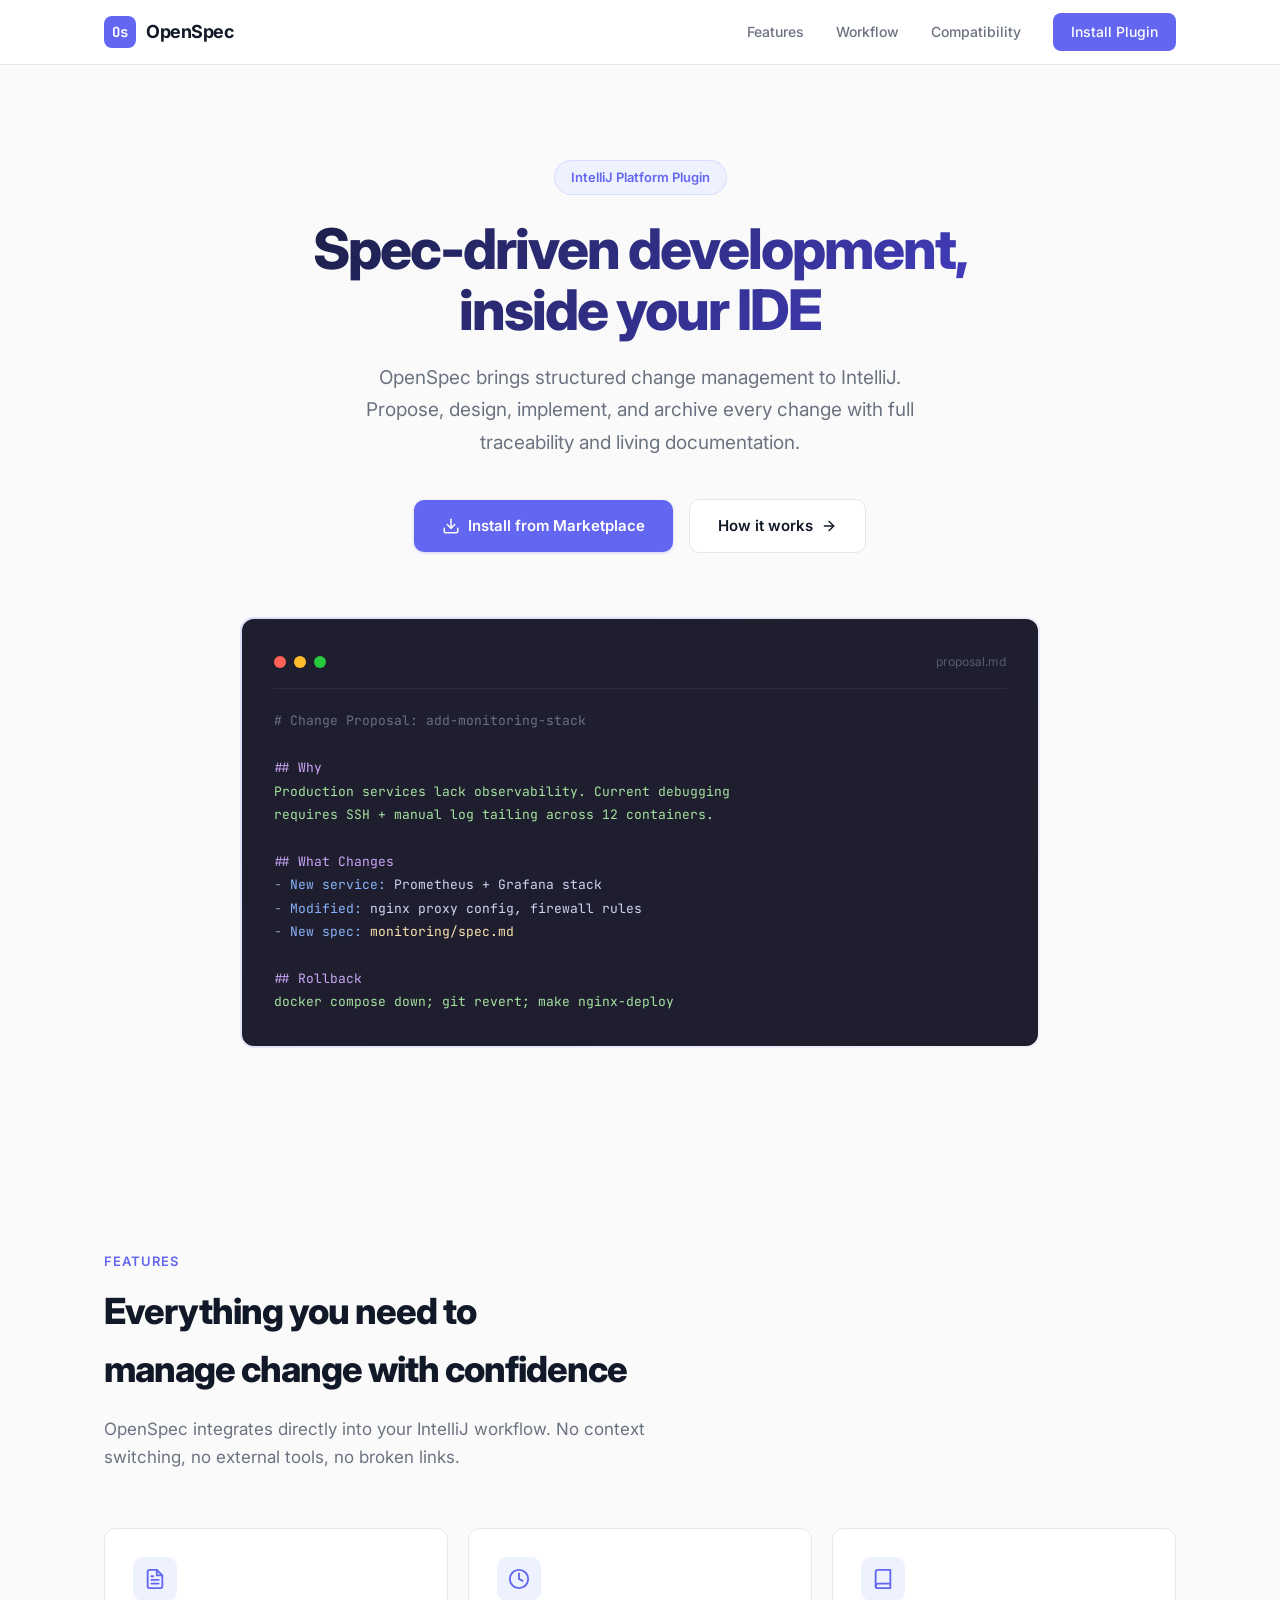
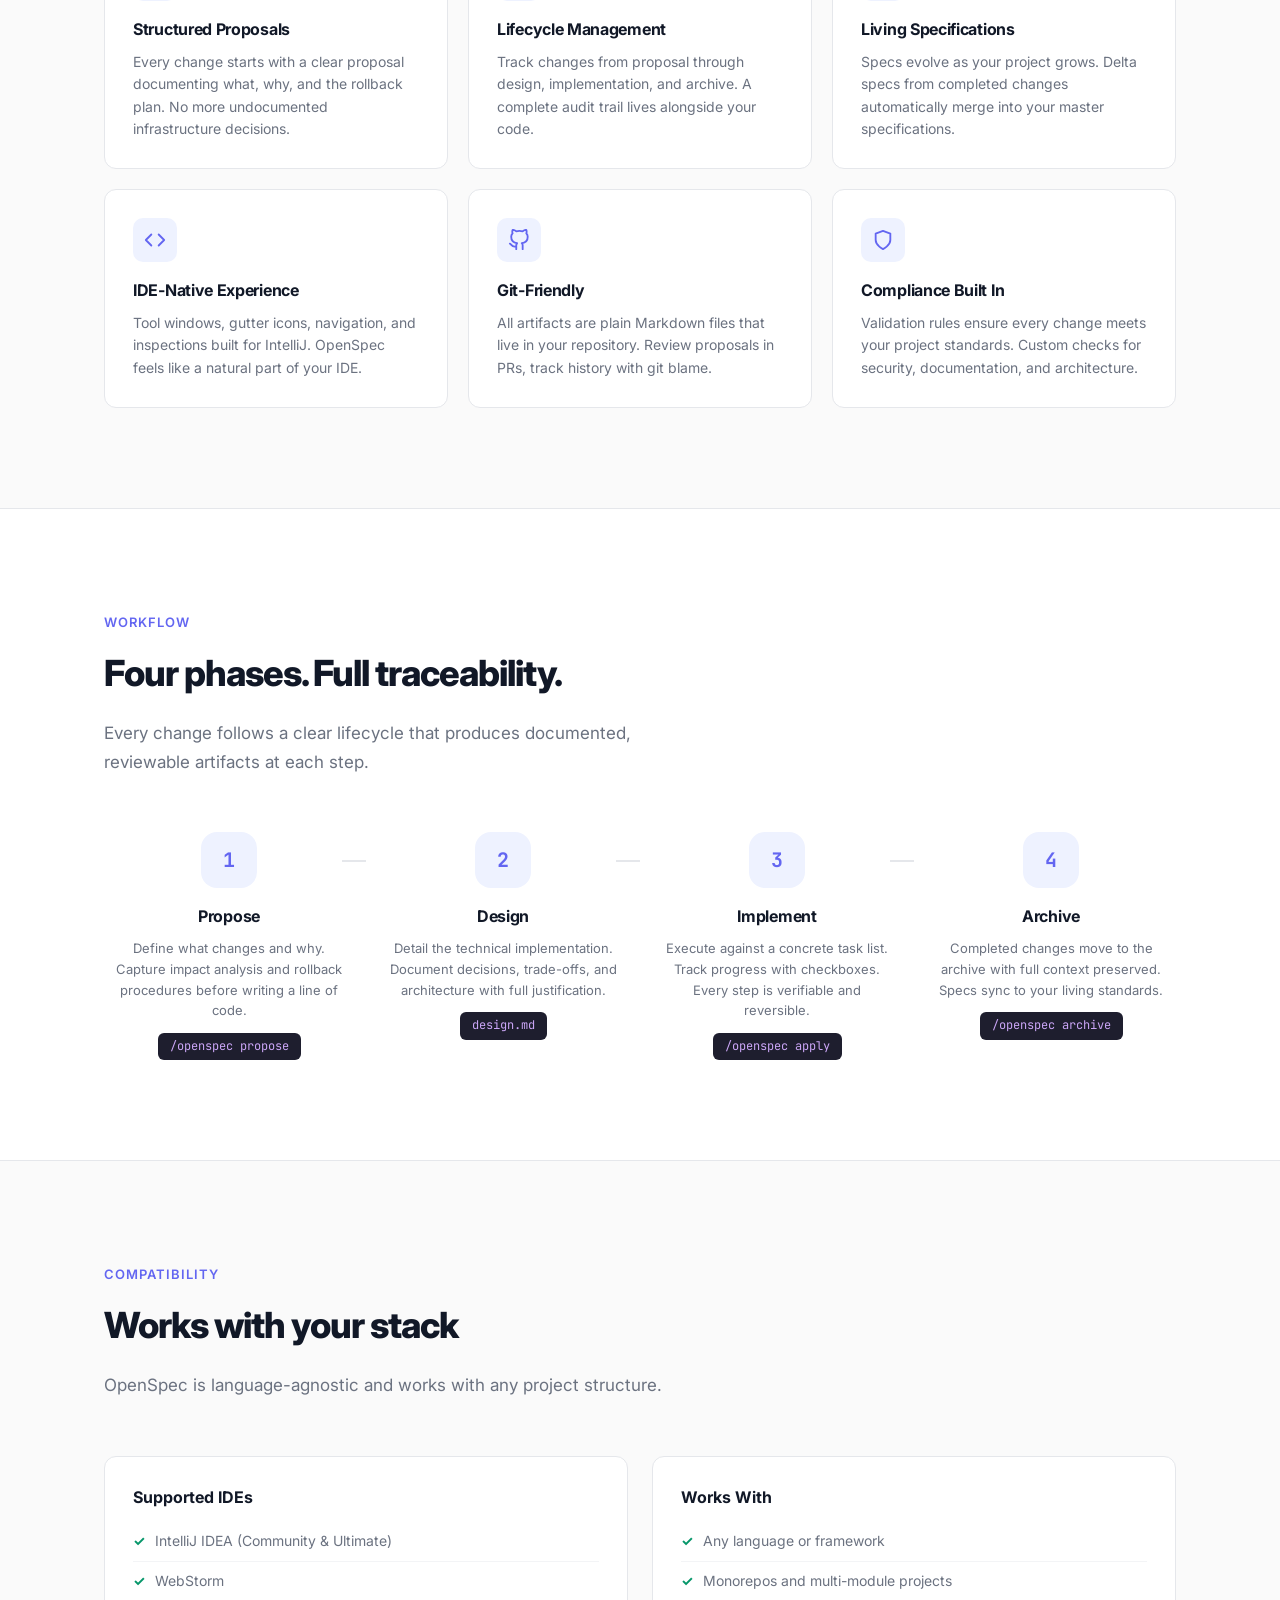
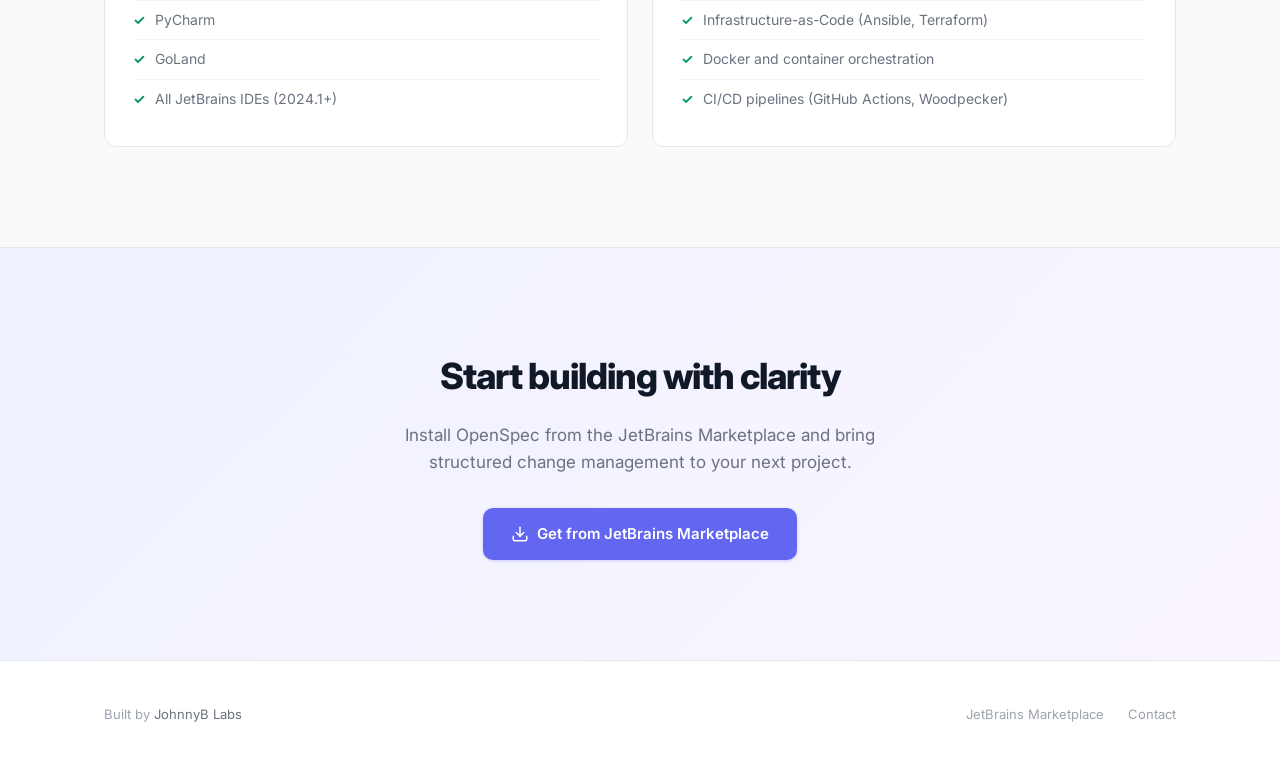
==== platform/openspec-landing/index.html @ c467e55e "feat: add OpenSpec landing page and nginx config Static landing page at openspec.johnnyblabs.com wit" ====
<!DOCTYPE html>
<html lang="en">
<head>
    <meta charset="UTF-8">
    <meta name="viewport" content="width=device-width, initial-scale=1.0">
    <title>OpenSpec — Spec-Driven Development for IntelliJ</title>
    <meta name="description" content="OpenSpec is an IntelliJ plugin that brings structured, spec-driven workflows to your IDE. Propose, design, implement, and archive changes with full traceability.">
    <meta property="og:title" content="OpenSpec — Spec-Driven Development for IntelliJ">
    <meta property="og:description" content="Structured change management inside your IDE. Propose, design, implement, and archive with full traceability.">
    <meta property="og:type" content="website">
    <meta property="og:url" content="https://openspec.johnnyblabs.com">
    <link rel="preconnect" href="https://fonts.googleapis.com">
    <link rel="preconnect" href="https://fonts.gstatic.com" crossorigin>
    <link href="https://fonts.googleapis.com/css2?family=Inter:wght@400;500;600;700;800&family=JetBrains+Mono:wght@400;500&display=swap" rel="stylesheet">
    <style>
        *, *::before, *::after {
            margin: 0;
            padding: 0;
            box-sizing: border-box;
        }

        :root {
            --color-bg: #fafafa;
            --color-surface: #ffffff;
            --color-text: #111827;
            --color-text-secondary: #6b7280;
            --color-text-tertiary: #9ca3af;
            --color-border: #e5e7eb;
            --color-accent: #6366f1;
            --color-accent-light: #eef2ff;
            --color-accent-dark: #4f46e5;
            --color-success: #059669;
            --color-success-light: #ecfdf5;
            --font-sans: 'Inter', -apple-system, BlinkMacSystemFont, 'Segoe UI', sans-serif;
            --font-mono: 'JetBrains Mono', 'Fira Code', monospace;
        }

        html {
            scroll-behavior: smooth;
        }

        body {
            font-family: var(--font-sans);
            background: var(--color-bg);
            color: var(--color-text);
            line-height: 1.6;
            -webkit-font-smoothing: antialiased;
        }

        .container {
            max-width: 1120px;
            margin: 0 auto;
            padding: 0 24px;
        }

        /* ── Navigation ─────────────────────────────── */
        nav {
            position: fixed;
            top: 0;
            left: 0;
            right: 0;
            z-index: 100;
            background: rgba(255, 255, 255, 0.92);
            backdrop-filter: blur(12px);
            border-bottom: 1px solid var(--color-border);
        }

        .nav-inner {
            display: flex;
            align-items: center;
            justify-content: space-between;
            height: 64px;
        }

        .nav-brand {
            display: flex;
            align-items: center;
            gap: 10px;
            text-decoration: none;
            color: var(--color-text);
        }

        .nav-logo {
            width: 32px;
            height: 32px;
            background: var(--color-accent);
            border-radius: 8px;
            display: flex;
            align-items: center;
            justify-content: center;
            color: white;
            font-family: var(--font-mono);
            font-weight: 700;
            font-size: 14px;
        }

        .nav-brand-text {
            font-weight: 700;
            font-size: 18px;
            letter-spacing: -0.5px;
        }

        .nav-links {
            display: flex;
            align-items: center;
            gap: 32px;
            list-style: none;
        }

        .nav-links a {
            color: var(--color-text-secondary);
            text-decoration: none;
            font-size: 14px;
            font-weight: 500;
            transition: color 0.2s;
        }

        .nav-links a:hover {
            color: var(--color-text);
        }

        .nav-cta {
            display: inline-flex;
            align-items: center;
            gap: 6px;
            padding: 8px 18px;
            background: var(--color-accent);
            color: white !important;
            border-radius: 8px;
            font-weight: 600;
            font-size: 13px;
            transition: background 0.2s;
        }

        .nav-cta:hover {
            background: var(--color-accent-dark);
        }

        /* ── Hero ────────────────────────────────────── */
        .hero {
            padding: 160px 0 100px;
            text-align: center;
        }

        .hero-badge {
            display: inline-flex;
            align-items: center;
            gap: 8px;
            padding: 6px 16px;
            background: var(--color-accent-light);
            color: var(--color-accent);
            border-radius: 100px;
            font-size: 13px;
            font-weight: 600;
            margin-bottom: 24px;
            border: 1px solid rgba(99, 102, 241, 0.15);
        }

        .hero h1 {
            font-size: 56px;
            font-weight: 800;
            letter-spacing: -2px;
            line-height: 1.1;
            margin-bottom: 20px;
            background: linear-gradient(135deg, #111827 0%, #4f46e5 100%);
            -webkit-background-clip: text;
            -webkit-text-fill-color: transparent;
            background-clip: text;
        }

        .hero p {
            font-size: 19px;
            color: var(--color-text-secondary);
            max-width: 600px;
            margin: 0 auto 40px;
            line-height: 1.7;
        }

        .hero-actions {
            display: flex;
            align-items: center;
            justify-content: center;
            gap: 16px;
            flex-wrap: wrap;
        }

        .btn-primary {
            display: inline-flex;
            align-items: center;
            gap: 8px;
            padding: 14px 28px;
            background: var(--color-accent);
            color: white;
            border-radius: 10px;
            text-decoration: none;
            font-weight: 600;
            font-size: 15px;
            transition: all 0.2s;
            box-shadow: 0 1px 3px rgba(99, 102, 241, 0.3);
        }

        .btn-primary:hover {
            background: var(--color-accent-dark);
            transform: translateY(-1px);
            box-shadow: 0 4px 12px rgba(99, 102, 241, 0.4);
        }

        .btn-secondary {
            display: inline-flex;
            align-items: center;
            gap: 8px;
            padding: 14px 28px;
            background: var(--color-surface);
            color: var(--color-text);
            border: 1px solid var(--color-border);
            border-radius: 10px;
            text-decoration: none;
            font-weight: 600;
            font-size: 15px;
            transition: all 0.2s;
        }

        .btn-secondary:hover {
            border-color: #d1d5db;
            background: #f9fafb;
        }

        .hero-visual {
            margin-top: 64px;
            padding: 2px;
            background: linear-gradient(135deg, rgba(99, 102, 241, 0.2), rgba(99, 102, 241, 0.05));
            border-radius: 14px;
            max-width: 800px;
            margin-left: auto;
            margin-right: auto;
        }

        .hero-code {
            background: #1e1e2e;
            border-radius: 12px;
            padding: 32px;
            text-align: left;
            font-family: var(--font-mono);
            font-size: 13px;
            line-height: 1.8;
            color: #cdd6f4;
            overflow-x: auto;
        }

        .hero-code .comment { color: #6c7086; }
        .hero-code .keyword { color: #cba6f7; }
        .hero-code .string { color: #a6e3a1; }
        .hero-code .property { color: #89b4fa; }
        .hero-code .punctuation { color: #9399b2; }
        .hero-code .type { color: #f9e2af; }

        .hero-code-header {
            display: flex;
            align-items: center;
            gap: 8px;
            margin-bottom: 20px;
            padding-bottom: 16px;
            border-bottom: 1px solid rgba(255, 255, 255, 0.06);
        }

        .hero-code-dot {
            width: 12px;
            height: 12px;
            border-radius: 50%;
        }

        .hero-code-tab {
            margin-left: auto;
            font-size: 12px;
            color: #585b70;
            font-family: var(--font-sans);
        }

        /* ── Features ────────────────────────────────── */
        .features {
            padding: 100px 0;
        }

        .section-label {
            display: inline-block;
            font-size: 13px;
            font-weight: 600;
            color: var(--color-accent);
            text-transform: uppercase;
            letter-spacing: 1px;
            margin-bottom: 12px;
        }

        .section-title {
            font-size: 36px;
            font-weight: 800;
            letter-spacing: -1px;
            margin-bottom: 16px;
        }

        .section-subtitle {
            font-size: 17px;
            color: var(--color-text-secondary);
            max-width: 560px;
            line-height: 1.7;
        }

        .section-header {
            margin-bottom: 56px;
        }

        .features-grid {
            display: grid;
            grid-template-columns: repeat(3, 1fr);
            gap: 20px;
        }

        .feature-card {
            background: var(--color-surface);
            border: 1px solid var(--color-border);
            border-radius: 12px;
            padding: 28px;
            transition: all 0.25s;
        }

        .feature-card:hover {
            border-color: rgba(99, 102, 241, 0.3);
            box-shadow: 0 4px 20px rgba(99, 102, 241, 0.08);
        }

        .feature-icon {
            width: 44px;
            height: 44px;
            background: var(--color-accent-light);
            border-radius: 10px;
            display: flex;
            align-items: center;
            justify-content: center;
            font-size: 20px;
            margin-bottom: 16px;
        }

        .feature-card h3 {
            font-size: 16px;
            font-weight: 700;
            margin-bottom: 8px;
            letter-spacing: -0.3px;
        }

        .feature-card p {
            font-size: 14px;
            color: var(--color-text-secondary);
            line-height: 1.6;
        }

        /* ── Workflow ─────────────────────────────────── */
        .workflow {
            padding: 100px 0;
            background: var(--color-surface);
            border-top: 1px solid var(--color-border);
            border-bottom: 1px solid var(--color-border);
        }

        .workflow-steps {
            display: grid;
            grid-template-columns: repeat(4, 1fr);
            gap: 24px;
            margin-top: 56px;
        }

        .workflow-step {
            position: relative;
            text-align: center;
            padding: 0 8px;
        }

        .workflow-step::after {
            content: '';
            position: absolute;
            top: 28px;
            right: -12px;
            width: 24px;
            height: 2px;
            background: var(--color-border);
        }

        .workflow-step:last-child::after {
            display: none;
        }

        .step-number {
            width: 56px;
            height: 56px;
            background: var(--color-accent-light);
            color: var(--color-accent);
            border-radius: 16px;
            display: inline-flex;
            align-items: center;
            justify-content: center;
            font-family: var(--font-mono);
            font-weight: 700;
            font-size: 20px;
            margin-bottom: 16px;
        }

        .workflow-step h3 {
            font-size: 16px;
            font-weight: 700;
            margin-bottom: 8px;
            letter-spacing: -0.3px;
        }

        .workflow-step p {
            font-size: 13px;
            color: var(--color-text-secondary);
            line-height: 1.6;
        }

        .step-command {
            display: inline-block;
            margin-top: 12px;
            padding: 4px 12px;
            background: #1e1e2e;
            color: #cba6f7;
            border-radius: 6px;
            font-family: var(--font-mono);
            font-size: 12px;
        }

        /* ── Compatibility ───────────────────────────── */
        .compat {
            padding: 100px 0;
        }

        .compat-grid {
            display: grid;
            grid-template-columns: repeat(2, 1fr);
            gap: 24px;
            margin-top: 56px;
        }

        .compat-card {
            background: var(--color-surface);
            border: 1px solid var(--color-border);
            border-radius: 12px;
            padding: 28px;
        }

        .compat-card h3 {
            font-size: 16px;
            font-weight: 700;
            margin-bottom: 12px;
        }

        .compat-list {
            list-style: none;
        }

        .compat-list li {
            display: flex;
            align-items: center;
            gap: 10px;
            padding: 8px 0;
            font-size: 14px;
            color: var(--color-text-secondary);
            border-bottom: 1px solid #f3f4f6;
        }

        .compat-list li:last-child {
            border-bottom: none;
        }

        .compat-check {
            color: var(--color-success);
            font-weight: 700;
            flex-shrink: 0;
        }

        /* ── CTA ─────────────────────────────────────── */
        .cta {
            padding: 100px 0;
            text-align: center;
            background: linear-gradient(135deg, #eef2ff 0%, #faf5ff 100%);
            border-top: 1px solid var(--color-border);
        }

        .cta h2 {
            font-size: 36px;
            font-weight: 800;
            letter-spacing: -1px;
            margin-bottom: 16px;
        }

        .cta p {
            font-size: 17px;
            color: var(--color-text-secondary);
            margin-bottom: 32px;
            max-width: 480px;
            margin-left: auto;
            margin-right: auto;
        }

        /* ── Footer ──────────────────────────────────── */
        footer {
            padding: 40px 0;
            border-top: 1px solid var(--color-border);
            background: var(--color-surface);
        }

        .footer-inner {
            display: flex;
            align-items: center;
            justify-content: space-between;
        }

        .footer-left {
            font-size: 13px;
            color: var(--color-text-tertiary);
        }

        .footer-left a {
            color: var(--color-text-secondary);
            text-decoration: none;
        }

        .footer-left a:hover {
            color: var(--color-text);
        }

        .footer-links {
            display: flex;
            gap: 24px;
            list-style: none;
        }

        .footer-links a {
            color: var(--color-text-tertiary);
            text-decoration: none;
            font-size: 13px;
            transition: color 0.2s;
        }

        .footer-links a:hover {
            color: var(--color-text);
        }

        /* ── Responsive ──────────────────────────────── */
        @media (max-width: 768px) {
            .hero { padding: 120px 0 60px; }
            .hero h1 { font-size: 36px; letter-spacing: -1px; }
            .hero p { font-size: 16px; }
            .features-grid { grid-template-columns: 1fr; }
            .workflow-steps { grid-template-columns: 1fr 1fr; gap: 32px; }
            .workflow-step::after { display: none; }
            .compat-grid { grid-template-columns: 1fr; }
            .section-title { font-size: 28px; }
            .nav-links { display: none; }
            .hero-code { font-size: 11px; padding: 20px; }
            .footer-inner { flex-direction: column; gap: 16px; }
        }
    </style>
</head>
<body>
    <nav>
        <div class="container nav-inner">
            <a href="#" class="nav-brand">
                <div class="nav-logo">Os</div>
                <span class="nav-brand-text">OpenSpec</span>
            </a>
            <ul class="nav-links">
                <li><a href="#features">Features</a></li>
                <li><a href="#workflow">Workflow</a></li>
                <li><a href="#compatibility">Compatibility</a></li>
                <li><a href="#install" class="nav-cta">Install Plugin</a></li>
            </ul>
        </div>
    </nav>

    <section class="hero">
        <div class="container">
            <div class="hero-badge">IntelliJ Platform Plugin</div>
            <h1>Spec-driven development,<br>inside your IDE</h1>
            <p>OpenSpec brings structured change management to IntelliJ. Propose, design, implement, and archive every change with full traceability and living documentation.</p>
            <div class="hero-actions">
                <a href="#install" class="btn-primary">
                    <svg width="18" height="18" viewBox="0 0 24 24" fill="none" stroke="currentColor" stroke-width="2" stroke-linecap="round" stroke-linejoin="round"><path d="M21 15v4a2 2 0 0 1-2 2H5a2 2 0 0 1-2-2v-4"/><polyline points="7 10 12 15 17 10"/><line x1="12" y1="15" x2="12" y2="3"/></svg>
                    Install from Marketplace
                </a>
                <a href="#workflow" class="btn-secondary">
                    How it works
                    <svg width="16" height="16" viewBox="0 0 24 24" fill="none" stroke="currentColor" stroke-width="2" stroke-linecap="round" stroke-linejoin="round"><line x1="5" y1="12" x2="19" y2="12"/><polyline points="12 5 19 12 12 19"/></svg>
                </a>
            </div>
            <div class="hero-visual">
                <div class="hero-code">
                    <div class="hero-code-header">
                        <span class="hero-code-dot" style="background:#ff5f56"></span>
                        <span class="hero-code-dot" style="background:#ffbd2e"></span>
                        <span class="hero-code-dot" style="background:#27c93f"></span>
                        <span class="hero-code-tab">proposal.md</span>
                    </div>
                    <span class="comment"># Change Proposal: add-monitoring-stack</span><br><br>
                    <span class="keyword">## Why</span><br>
                    <span class="string">Production services lack observability. Current debugging</span><br>
                    <span class="string">requires SSH + manual log tailing across 12 containers.</span><br><br>
                    <span class="keyword">## What Changes</span><br>
                    <span class="punctuation">-</span> <span class="property">New service:</span> Prometheus + Grafana stack<br>
                    <span class="punctuation">-</span> <span class="property">Modified:</span> nginx proxy config, firewall rules<br>
                    <span class="punctuation">-</span> <span class="property">New spec:</span> <span class="type">monitoring/spec.md</span><br><br>
                    <span class="keyword">## Rollback</span><br>
                    <span class="string">docker compose down; git revert; make nginx-deploy</span>
                </div>
            </div>
        </div>
    </section>

    <section class="features" id="features">
        <div class="container">
            <div class="section-header">
                <div class="section-label">Features</div>
                <h2 class="section-title">Everything you need to<br>manage change with confidence</h2>
                <p class="section-subtitle">OpenSpec integrates directly into your IntelliJ workflow. No context switching, no external tools, no broken links.</p>
            </div>
            <div class="features-grid">
                <div class="feature-card">
                    <div class="feature-icon">
                        <svg width="22" height="22" viewBox="0 0 24 24" fill="none" stroke="#6366f1" stroke-width="2" stroke-linecap="round" stroke-linejoin="round"><path d="M14 2H6a2 2 0 0 0-2 2v16a2 2 0 0 0 2 2h12a2 2 0 0 0 2-2V8z"/><polyline points="14 2 14 8 20 8"/><line x1="16" y1="13" x2="8" y2="13"/><line x1="16" y1="17" x2="8" y2="17"/><polyline points="10 9 9 9 8 9"/></svg>
                    </div>
                    <h3>Structured Proposals</h3>
                    <p>Every change starts with a clear proposal documenting what, why, and the rollback plan. No more undocumented infrastructure decisions.</p>
                </div>
                <div class="feature-card">
                    <div class="feature-icon">
                        <svg width="22" height="22" viewBox="0 0 24 24" fill="none" stroke="#6366f1" stroke-width="2" stroke-linecap="round" stroke-linejoin="round"><circle cx="12" cy="12" r="10"/><polyline points="12 6 12 12 16 14"/></svg>
                    </div>
                    <h3>Lifecycle Management</h3>
                    <p>Track changes from proposal through design, implementation, and archive. A complete audit trail lives alongside your code.</p>
                </div>
                <div class="feature-card">
                    <div class="feature-icon">
                        <svg width="22" height="22" viewBox="0 0 24 24" fill="none" stroke="#6366f1" stroke-width="2" stroke-linecap="round" stroke-linejoin="round"><path d="M4 19.5A2.5 2.5 0 0 1 6.5 17H20"/><path d="M6.5 2H20v20H6.5A2.5 2.5 0 0 1 4 19.5v-15A2.5 2.5 0 0 1 6.5 2z"/></svg>
                    </div>
                    <h3>Living Specifications</h3>
                    <p>Specs evolve as your project grows. Delta specs from completed changes automatically merge into your master specifications.</p>
                </div>
                <div class="feature-card">
                    <div class="feature-icon">
                        <svg width="22" height="22" viewBox="0 0 24 24" fill="none" stroke="#6366f1" stroke-width="2" stroke-linecap="round" stroke-linejoin="round"><polyline points="16 18 22 12 16 6"/><polyline points="8 6 2 12 8 18"/></svg>
                    </div>
                    <h3>IDE-Native Experience</h3>
                    <p>Tool windows, gutter icons, navigation, and inspections built for IntelliJ. OpenSpec feels like a natural part of your IDE.</p>
                </div>
                <div class="feature-card">
                    <div class="feature-icon">
                        <svg width="22" height="22" viewBox="0 0 24 24" fill="none" stroke="#6366f1" stroke-width="2" stroke-linecap="round" stroke-linejoin="round"><path d="M9 19c-5 1.5-5-2.5-7-3m14 6v-3.87a3.37 3.37 0 0 0-.94-2.61c3.14-.35 6.44-1.54 6.44-7A5.44 5.44 0 0 0 20 4.77 5.07 5.07 0 0 0 19.91 1S18.73.65 16 2.48a13.38 13.38 0 0 0-7 0C6.27.65 5.09 1 5.09 1A5.07 5.07 0 0 0 5 4.77a5.44 5.44 0 0 0-1.5 3.78c0 5.42 3.3 6.61 6.44 7A3.37 3.37 0 0 0 9 18.13V22"/></svg>
                    </div>
                    <h3>Git-Friendly</h3>
                    <p>All artifacts are plain Markdown files that live in your repository. Review proposals in PRs, track history with git blame.</p>
                </div>
                <div class="feature-card">
                    <div class="feature-icon">
                        <svg width="22" height="22" viewBox="0 0 24 24" fill="none" stroke="#6366f1" stroke-width="2" stroke-linecap="round" stroke-linejoin="round"><path d="M12 22s8-4 8-10V5l-8-3-8 3v7c0 6 8 10 8 10z"/></svg>
                    </div>
                    <h3>Compliance Built In</h3>
                    <p>Validation rules ensure every change meets your project standards. Custom checks for security, documentation, and architecture.</p>
                </div>
            </div>
        </div>
    </section>

    <section class="workflow" id="workflow">
        <div class="container">
            <div class="section-header">
                <div class="section-label">Workflow</div>
                <h2 class="section-title">Four phases. Full traceability.</h2>
                <p class="section-subtitle">Every change follows a clear lifecycle that produces documented, reviewable artifacts at each step.</p>
            </div>
            <div class="workflow-steps">
                <div class="workflow-step">
                    <div class="step-number">1</div>
                    <h3>Propose</h3>
                    <p>Define what changes and why. Capture impact analysis and rollback procedures before writing a line of code.</p>
                    <div class="step-command">/openspec propose</div>
                </div>
                <div class="workflow-step">
                    <div class="step-number">2</div>
                    <h3>Design</h3>
                    <p>Detail the technical implementation. Document decisions, trade-offs, and architecture with full justification.</p>
                    <div class="step-command">design.md</div>
                </div>
                <div class="workflow-step">
                    <div class="step-number">3</div>
                    <h3>Implement</h3>
                    <p>Execute against a concrete task list. Track progress with checkboxes. Every step is verifiable and reversible.</p>
                    <div class="step-command">/openspec apply</div>
                </div>
                <div class="workflow-step">
                    <div class="step-number">4</div>
                    <h3>Archive</h3>
                    <p>Completed changes move to the archive with full context preserved. Specs sync to your living standards.</p>
                    <div class="step-command">/openspec archive</div>
                </div>
            </div>
        </div>
    </section>

    <section class="compat" id="compatibility">
        <div class="container">
            <div class="section-header">
                <div class="section-label">Compatibility</div>
                <h2 class="section-title">Works with your stack</h2>
                <p class="section-subtitle">OpenSpec is language-agnostic and works with any project structure.</p>
            </div>
            <div class="compat-grid">
                <div class="compat-card">
                    <h3>Supported IDEs</h3>
                    <ul class="compat-list">
                        <li><span class="compat-check">&#10003;</span> IntelliJ IDEA (Community & Ultimate)</li>
                        <li><span class="compat-check">&#10003;</span> WebStorm</li>
                        <li><span class="compat-check">&#10003;</span> PyCharm</li>
                        <li><span class="compat-check">&#10003;</span> GoLand</li>
                        <li><span class="compat-check">&#10003;</span> All JetBrains IDEs (2024.1+)</li>
                    </ul>
                </div>
                <div class="compat-card">
                    <h3>Works With</h3>
                    <ul class="compat-list">
                        <li><span class="compat-check">&#10003;</span> Any language or framework</li>
                        <li><span class="compat-check">&#10003;</span> Monorepos and multi-module projects</li>
                        <li><span class="compat-check">&#10003;</span> Infrastructure-as-Code (Ansible, Terraform)</li>
                        <li><span class="compat-check">&#10003;</span> Docker and container orchestration</li>
                        <li><span class="compat-check">&#10003;</span> CI/CD pipelines (GitHub Actions, Woodpecker)</li>
                    </ul>
                </div>
            </div>
        </div>
    </section>

    <section class="cta" id="install">
        <div class="container">
            <h2>Start building with clarity</h2>
            <p>Install OpenSpec from the JetBrains Marketplace and bring structured change management to your next project.</p>
            <div class="hero-actions">
                <a href="https://plugins.jetbrains.com/" class="btn-primary" target="_blank" rel="noopener">
                    <svg width="18" height="18" viewBox="0 0 24 24" fill="none" stroke="currentColor" stroke-width="2" stroke-linecap="round" stroke-linejoin="round"><path d="M21 15v4a2 2 0 0 1-2 2H5a2 2 0 0 1-2-2v-4"/><polyline points="7 10 12 15 17 10"/><line x1="12" y1="15" x2="12" y2="3"/></svg>
                    Get from JetBrains Marketplace
                </a>
                <!-- Source code link hidden until public repo is created -->
            </div>
        </div>
    </section>

    <footer>
        <div class="container footer-inner">
            <div class="footer-left">
                Built by <a href="https://johnnyblabs.com">JohnnyB Labs</a>
            </div>
            <ul class="footer-links">
                <li><a href="https://plugins.jetbrains.com/" target="_blank" rel="noopener">JetBrains Marketplace</a></li>
                <!-- <li><a href="" target="_blank" rel="noopener">Source Code</a></li> -->
                <li><a href="mailto:john@johnnyblabs.com">Contact</a></li>
            </ul>
        </div>
    </footer>
</body>
</html>
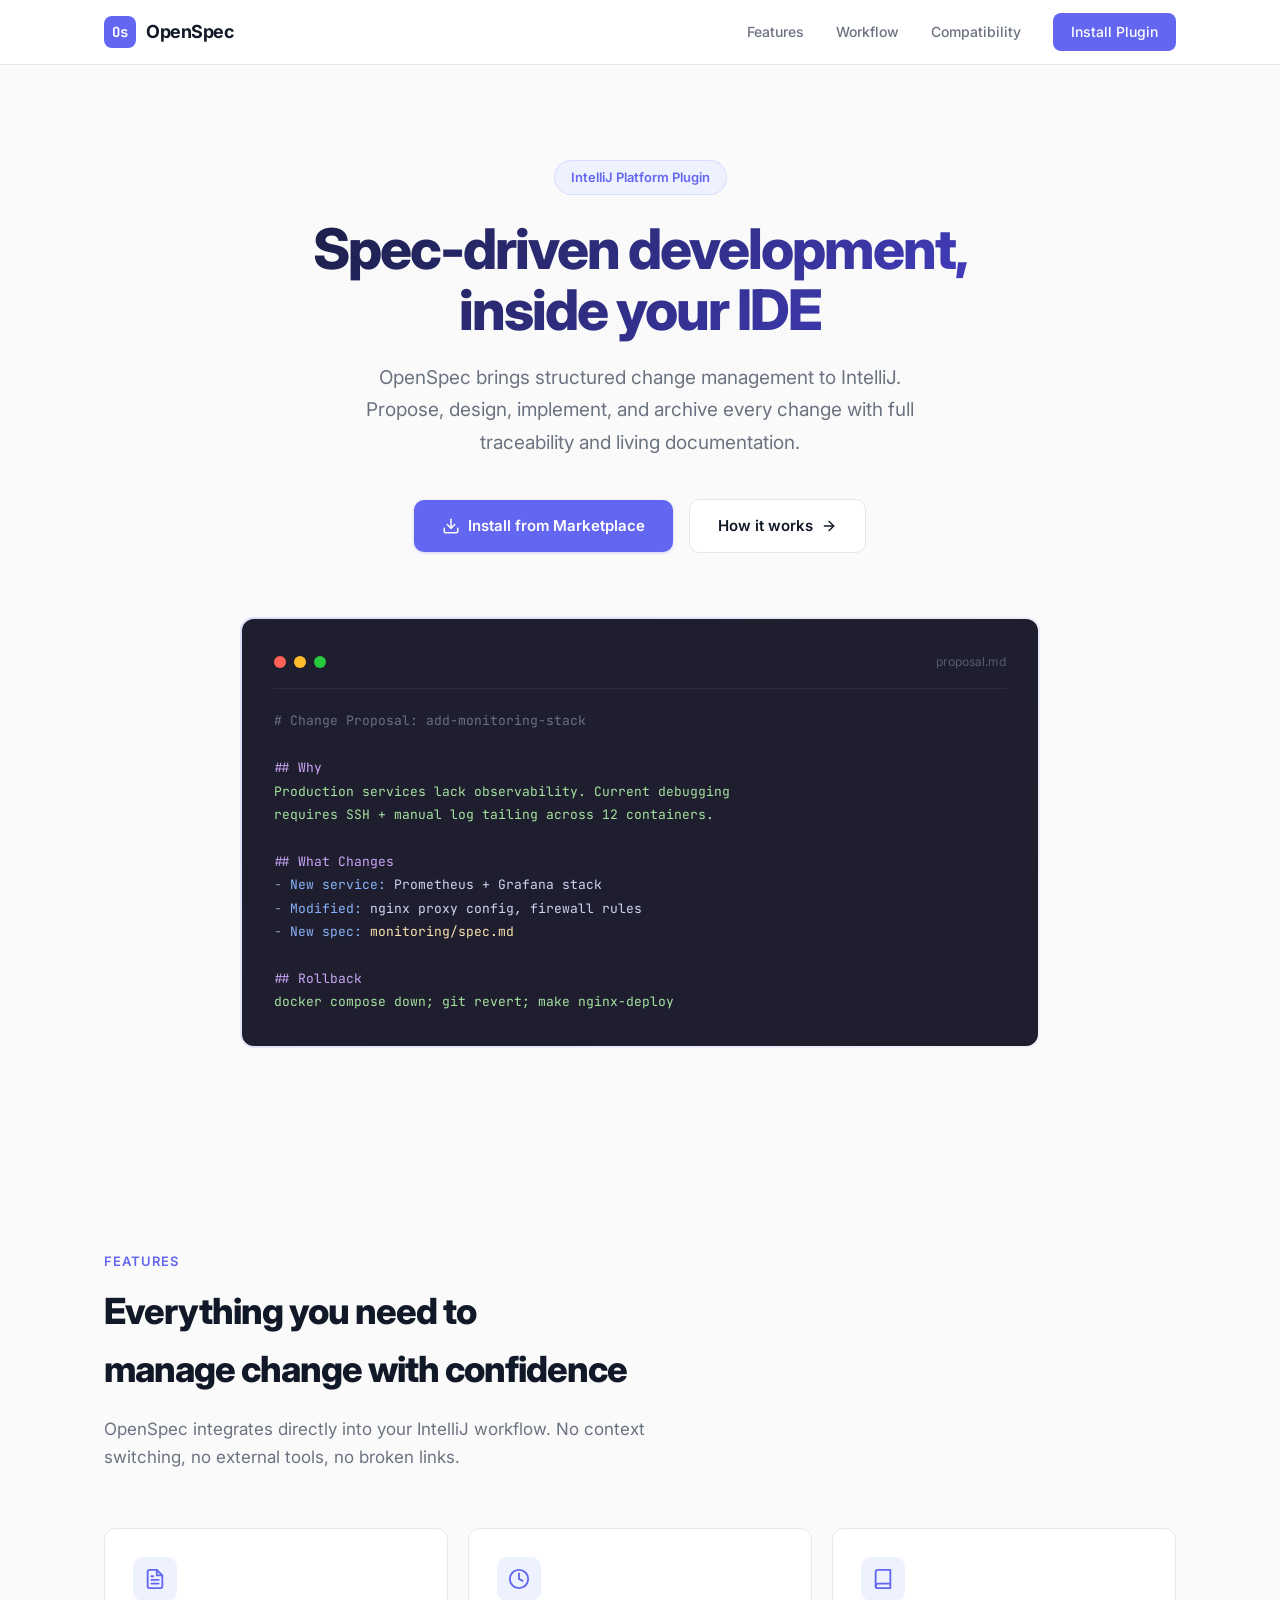
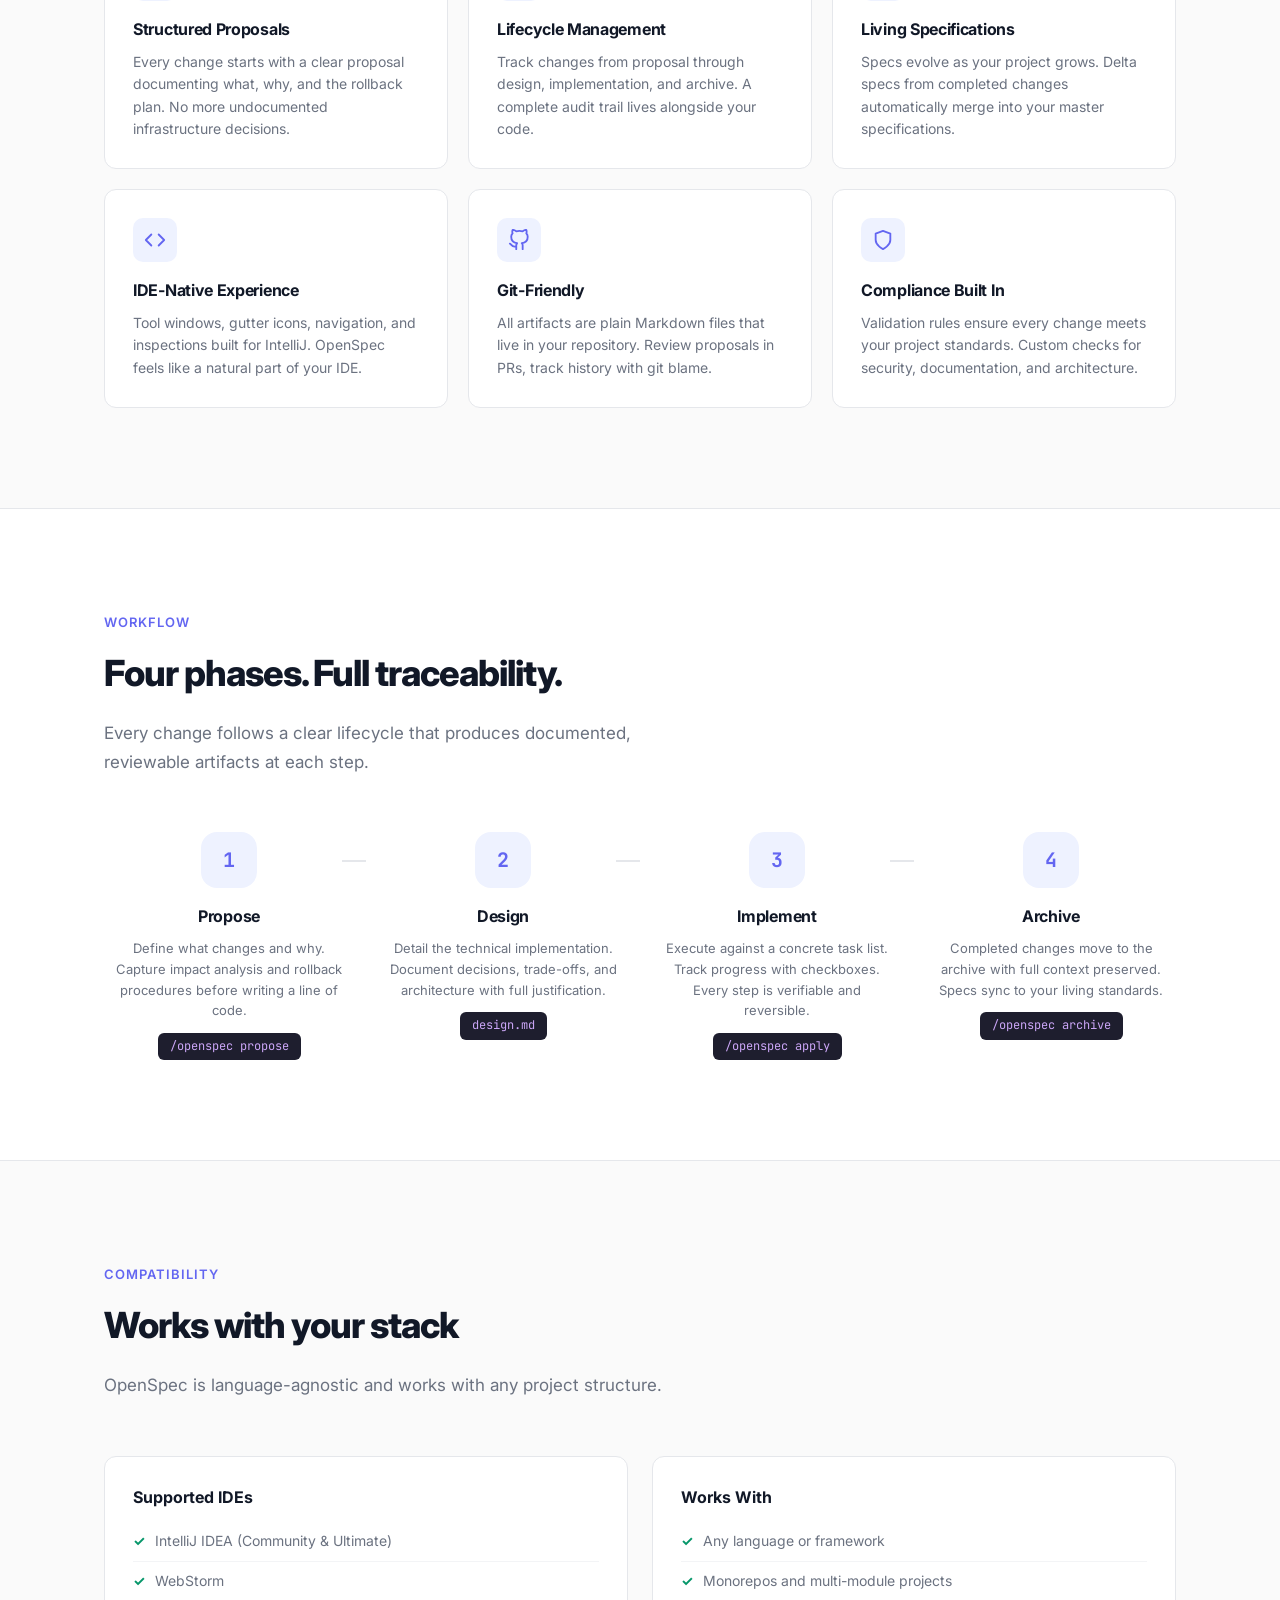
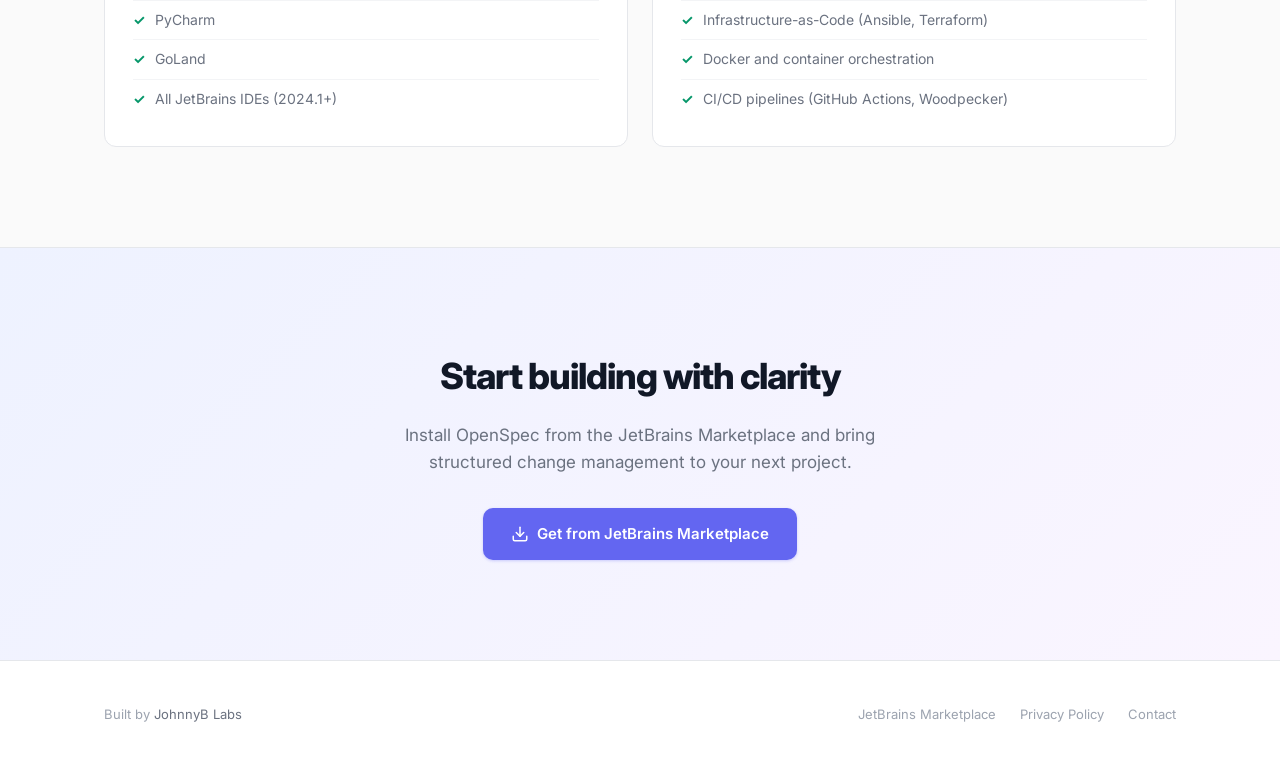
==== commit f3a67894: "feat: add privacy policy page for OpenSpec plugin Static privacy policy at openspec.johnnyblabs.com/" ====
--- a/platform/openspec-landing/index.html
+++ b/platform/openspec-landing/index.html
@@ -758,6 +758,7 @@
             <ul class="footer-links">
                 <li><a href="https://plugins.jetbrains.com/" target="_blank" rel="noopener">JetBrains Marketplace</a></li>
                 <!-- <li><a href="" target="_blank" rel="noopener">Source Code</a></li> -->
+                <li><a href="/privacy">Privacy Policy</a></li>
                 <li><a href="mailto:john@johnnyblabs.com">Contact</a></li>
             </ul>
         </div>
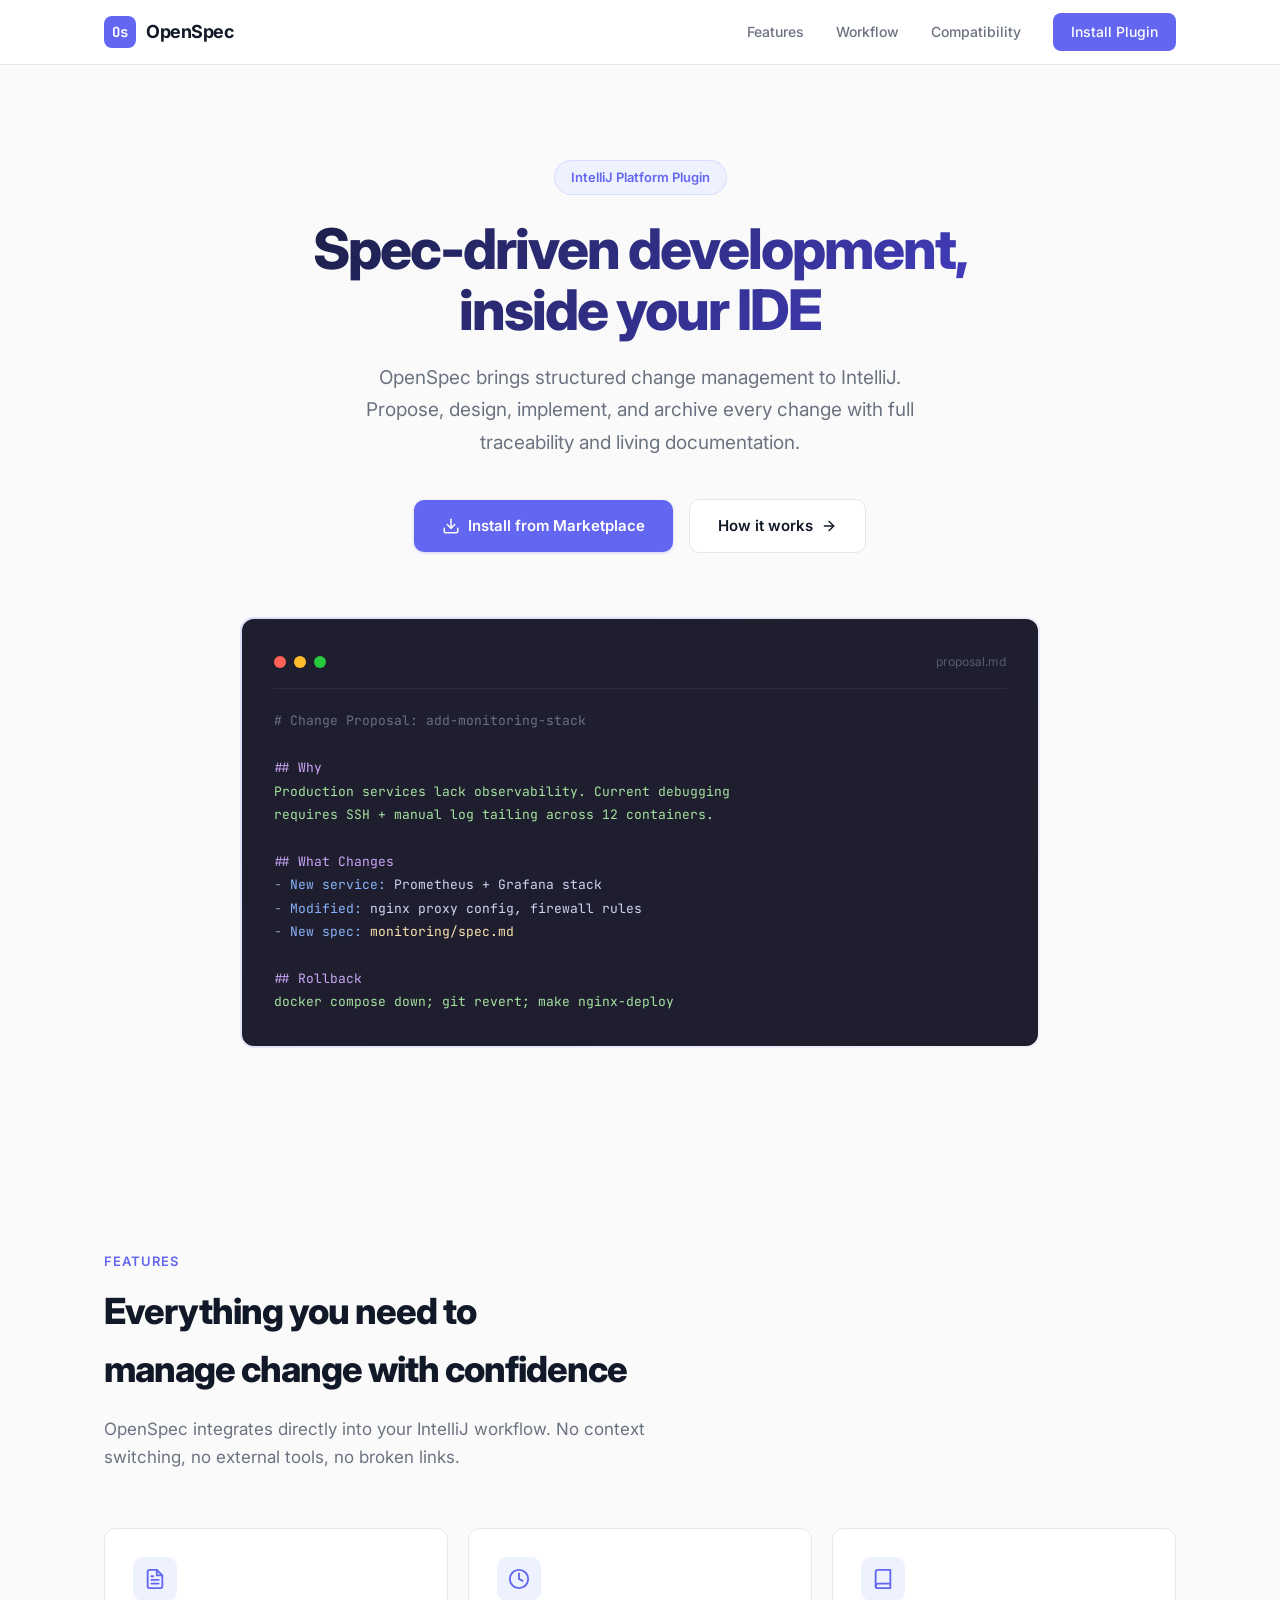
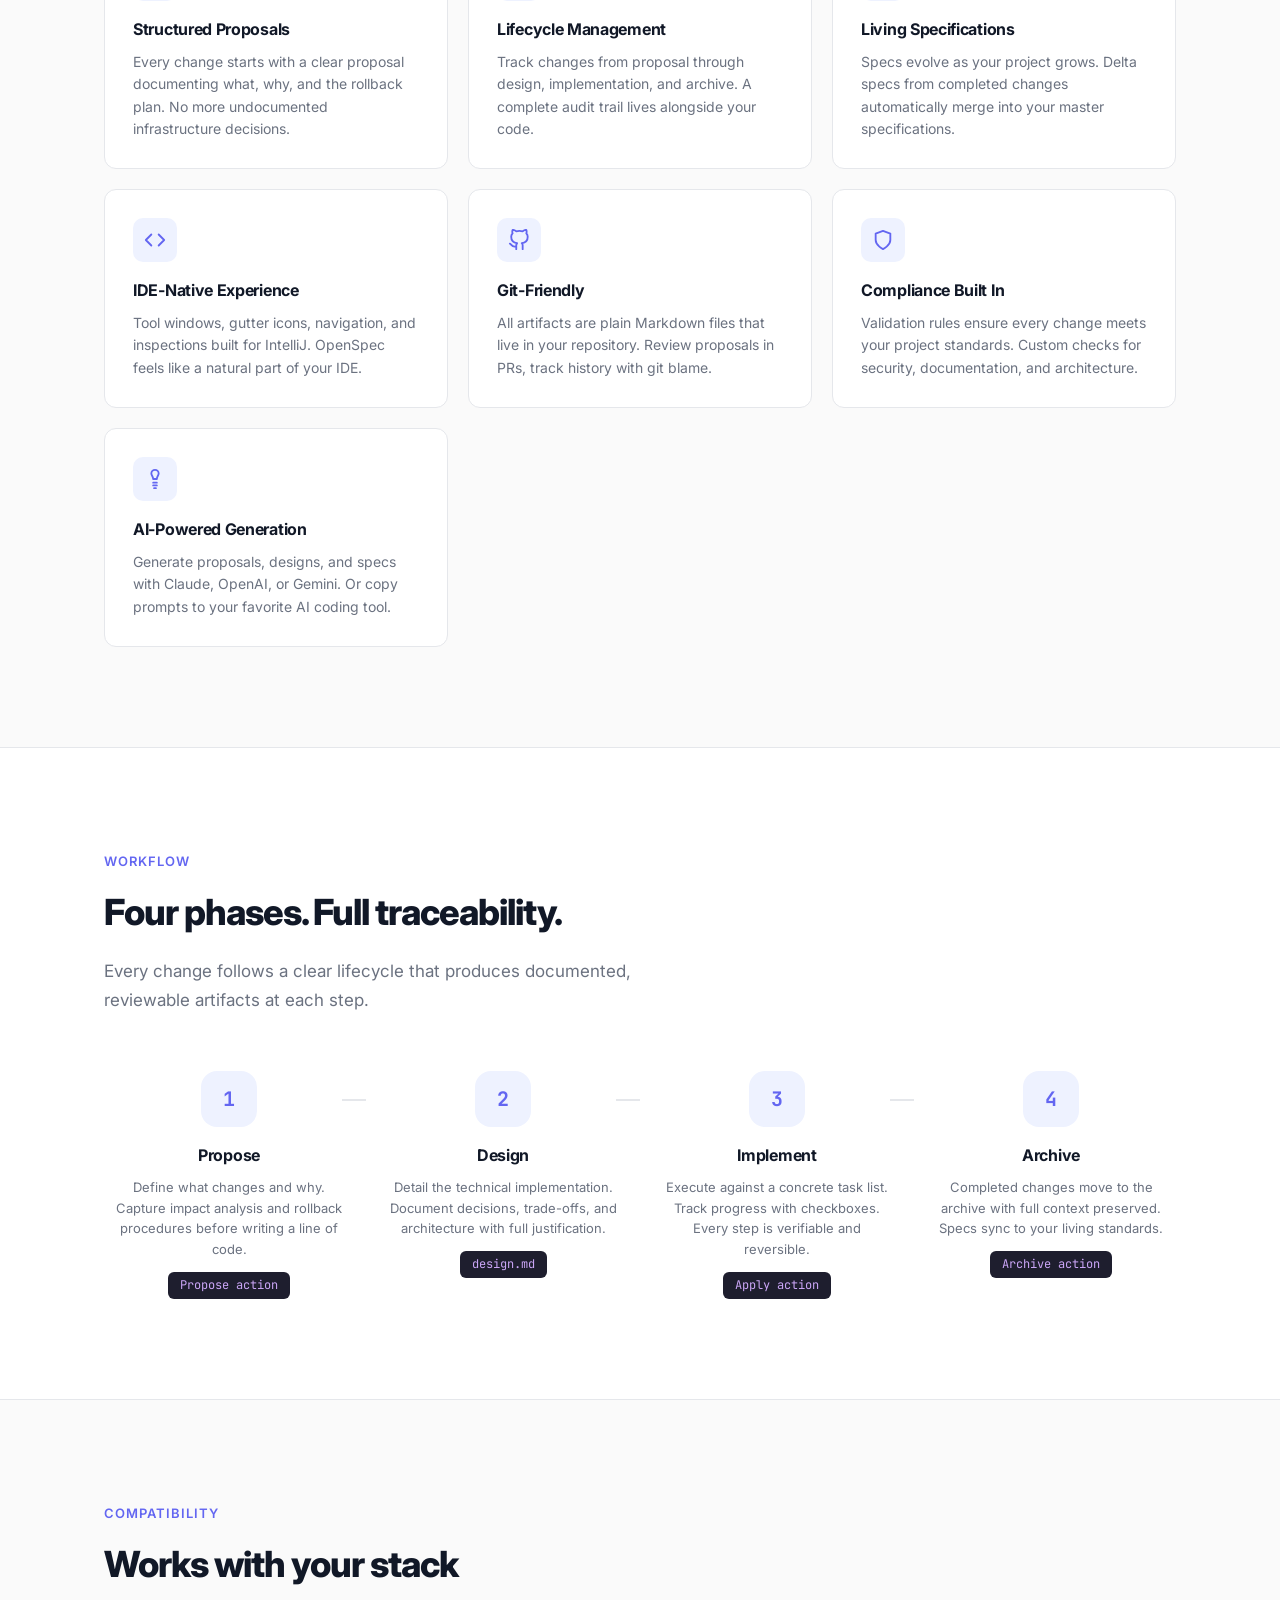
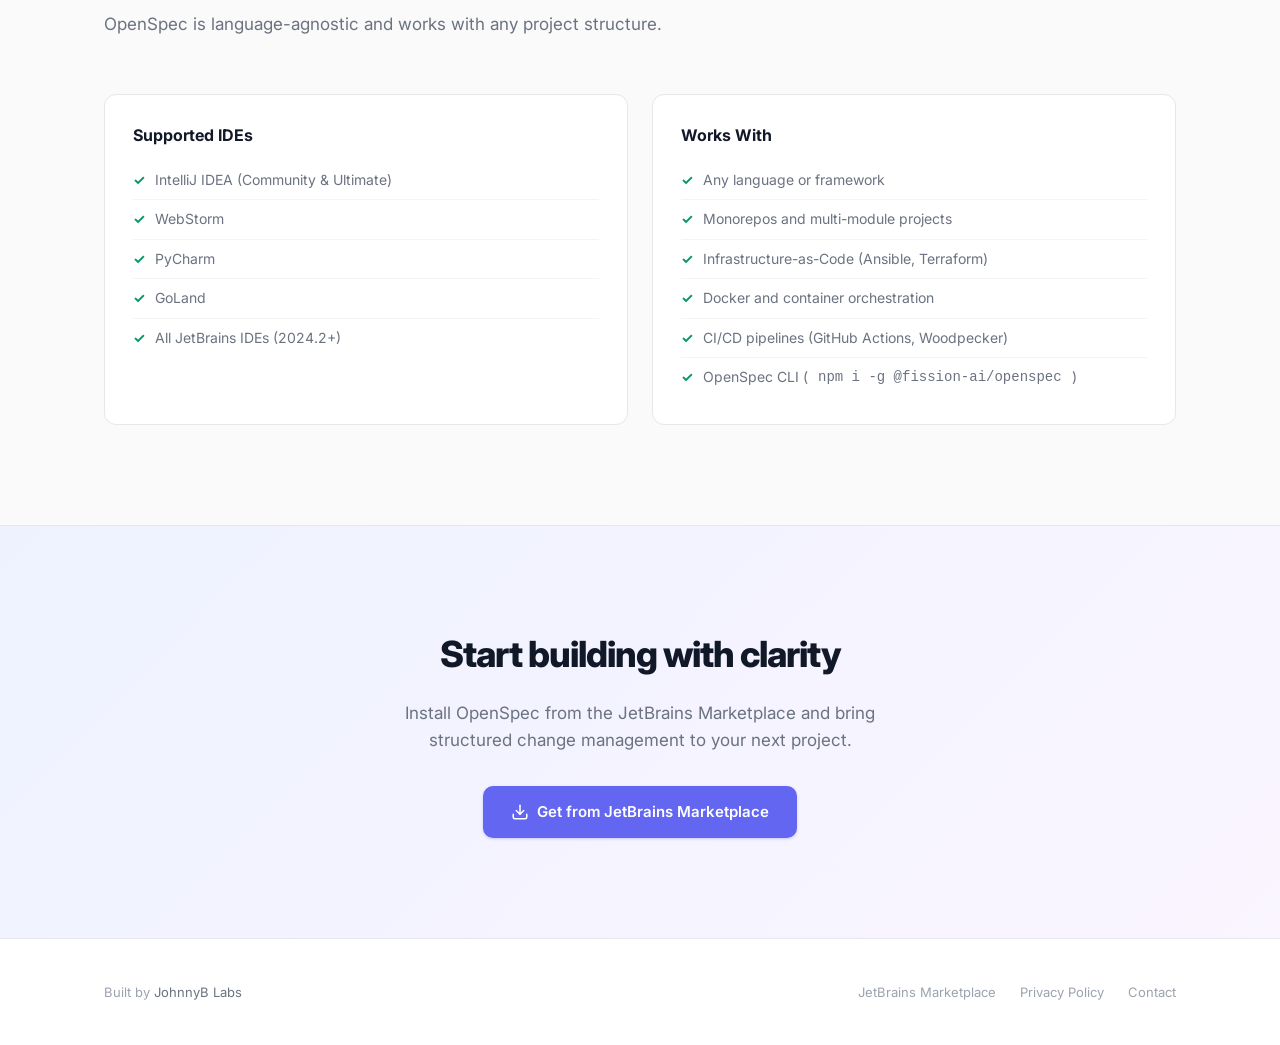
==== commit f4560a41: "fix: update OpenSpec landing page content and accuracy - Fix compatibility version: 2024.1+ → 2024.2" ====
--- a/platform/openspec-landing/index.html
+++ b/platform/openspec-landing/index.html
@@ -664,6 +664,13 @@
                     <h3>Compliance Built In</h3>
                     <p>Validation rules ensure every change meets your project standards. Custom checks for security, documentation, and architecture.</p>
                 </div>
+                <div class="feature-card">
+                    <div class="feature-icon">
+                        <svg width="22" height="22" viewBox="0 0 24 24" fill="none" stroke="#6366f1" stroke-width="2" stroke-linecap="round" stroke-linejoin="round"><path d="M12 2a4 4 0 0 0-4 4c0 2 2 3 2 6H14c0-3 2-4 2-6a4 4 0 0 0-4-4z"/><line x1="10" y1="16" x2="14" y2="16"/><line x1="10" y1="19" x2="14" y2="19"/><line x1="11" y1="22" x2="13" y2="22"/></svg>
+                    </div>
+                    <h3>AI-Powered Generation</h3>
+                    <p>Generate proposals, designs, and specs with Claude, OpenAI, or Gemini. Or copy prompts to your favorite AI coding tool.</p>
+                </div>
             </div>
         </div>
     </section>
@@ -680,7 +687,7 @@
                     <div class="step-number">1</div>
                     <h3>Propose</h3>
                     <p>Define what changes and why. Capture impact analysis and rollback procedures before writing a line of code.</p>
-                    <div class="step-command">/openspec propose</div>
+                    <div class="step-command">Propose action</div>
                 </div>
                 <div class="workflow-step">
                     <div class="step-number">2</div>
@@ -692,13 +699,13 @@
                     <div class="step-number">3</div>
                     <h3>Implement</h3>
                     <p>Execute against a concrete task list. Track progress with checkboxes. Every step is verifiable and reversible.</p>
-                    <div class="step-command">/openspec apply</div>
+                    <div class="step-command">Apply action</div>
                 </div>
                 <div class="workflow-step">
                     <div class="step-number">4</div>
                     <h3>Archive</h3>
                     <p>Completed changes move to the archive with full context preserved. Specs sync to your living standards.</p>
-                    <div class="step-command">/openspec archive</div>
+                    <div class="step-command">Archive action</div>
                 </div>
             </div>
         </div>
@@ -719,7 +726,7 @@
                         <li><span class="compat-check">&#10003;</span> WebStorm</li>
                         <li><span class="compat-check">&#10003;</span> PyCharm</li>
                         <li><span class="compat-check">&#10003;</span> GoLand</li>
-                        <li><span class="compat-check">&#10003;</span> All JetBrains IDEs (2024.1+)</li>
+                        <li><span class="compat-check">&#10003;</span> All JetBrains IDEs (2024.2+)</li>
                     </ul>
                 </div>
                 <div class="compat-card">
@@ -730,6 +737,7 @@
                         <li><span class="compat-check">&#10003;</span> Infrastructure-as-Code (Ansible, Terraform)</li>
                         <li><span class="compat-check">&#10003;</span> Docker and container orchestration</li>
                         <li><span class="compat-check">&#10003;</span> CI/CD pipelines (GitHub Actions, Woodpecker)</li>
+                        <li><span class="compat-check">&#10003;</span> OpenSpec CLI (<code>npm i -g @fission-ai/openspec</code>)</li>
                     </ul>
                 </div>
             </div>
@@ -741,7 +749,7 @@
             <h2>Start building with clarity</h2>
             <p>Install OpenSpec from the JetBrains Marketplace and bring structured change management to your next project.</p>
             <div class="hero-actions">
-                <a href="https://plugins.jetbrains.com/" class="btn-primary" target="_blank" rel="noopener">
+                <a href="https://plugins.jetbrains.com/plugin/30678-openspec" class="btn-primary" target="_blank" rel="noopener">
                     <svg width="18" height="18" viewBox="0 0 24 24" fill="none" stroke="currentColor" stroke-width="2" stroke-linecap="round" stroke-linejoin="round"><path d="M21 15v4a2 2 0 0 1-2 2H5a2 2 0 0 1-2-2v-4"/><polyline points="7 10 12 15 17 10"/><line x1="12" y1="15" x2="12" y2="3"/></svg>
                     Get from JetBrains Marketplace
                 </a>
@@ -753,13 +761,13 @@
     <footer>
         <div class="container footer-inner">
             <div class="footer-left">
-                Built by <a href="https://johnnyblabs.com">JohnnyB Labs</a>
+                Built by <a href="https://openspec.johnnyblabs.com">JohnnyB Labs</a>
             </div>
             <ul class="footer-links">
-                <li><a href="https://plugins.jetbrains.com/" target="_blank" rel="noopener">JetBrains Marketplace</a></li>
+                <li><a href="https://plugins.jetbrains.com/plugin/30678-openspec" target="_blank" rel="noopener">JetBrains Marketplace</a></li>
                 <!-- <li><a href="" target="_blank" rel="noopener">Source Code</a></li> -->
                 <li><a href="/privacy">Privacy Policy</a></li>
-                <li><a href="mailto:john@johnnyblabs.com">Contact</a></li>
+                <li><a href="mailto:johnboyce@comcast.net">Contact</a></li>
             </ul>
         </div>
     </footer>
